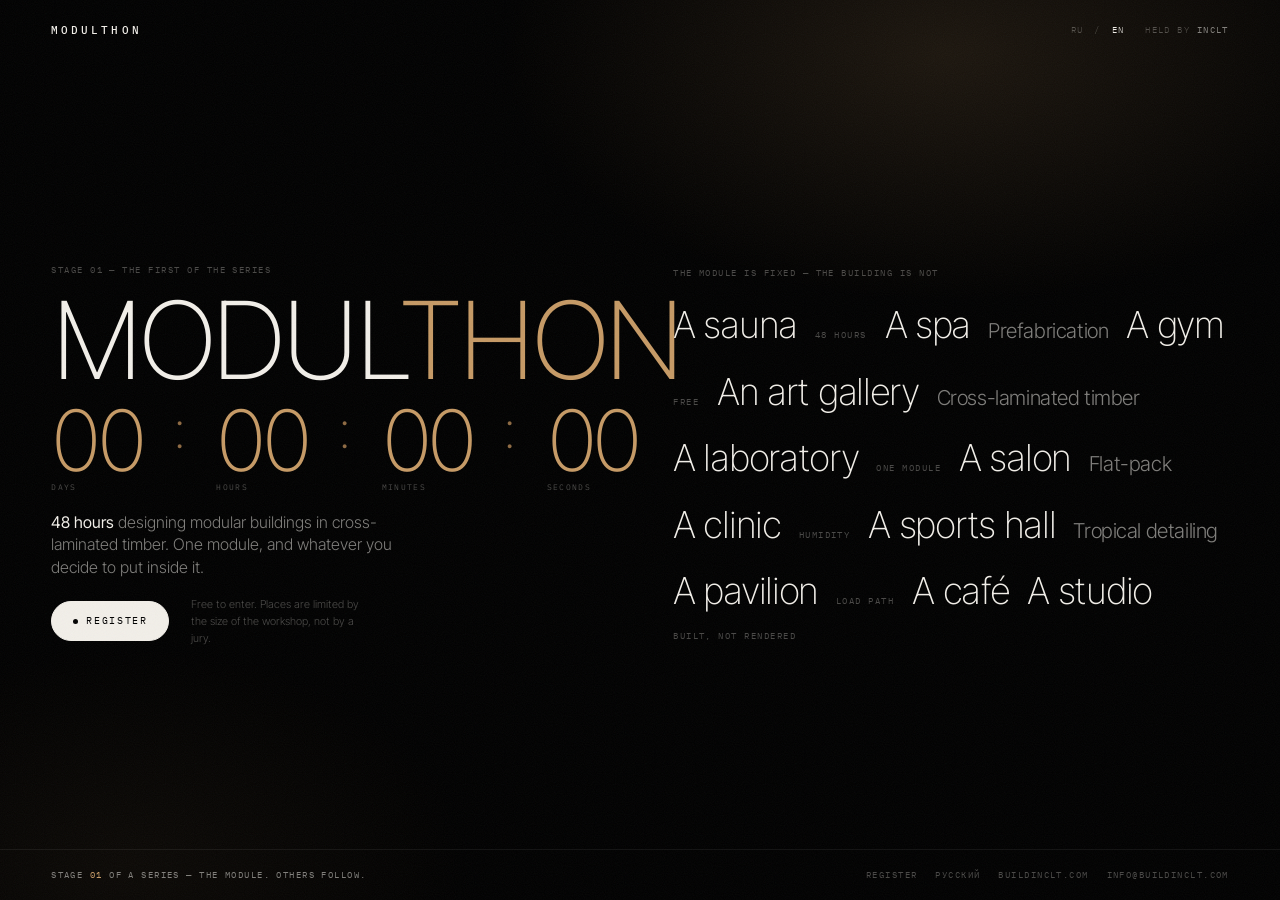
==== en/index.html @ cd263f40 "Put Modulthon into Russian, and say the entry is free Russian at the root and English under /en/, ma" ====
<!doctype html>
<html lang="en">
<head>
<meta charset="utf-8">
<meta name="viewport" content="width=device-width, initial-scale=1">
<title>MODULTHON — 48 free hours designing modular buildings, in Bali</title>
<meta name="description" content="Stage 01. Forty-eight hours designing modular buildings in cross-laminated timber — a sauna, a spa, a gallery, a laboratory. Free to enter. Held in Bali by INCLT.">
<link rel="canonical" href="https://modulthon.com/en/">
<link rel="alternate" hreflang="ru" href="https://modulthon.com/">
<link rel="alternate" hreflang="en" href="https://modulthon.com/en/">
<link rel="alternate" hreflang="x-default" href="https://modulthon.com/">
<meta name="theme-color" content="#000000">
<meta property="og:type" content="website">
<meta property="og:locale" content="en_US">
<meta property="og:title" content="MODULTHON — 48 free hours designing modular buildings, in Bali">
<meta property="og:description" content="Stage 01. One module, forty-eight hours, and whatever building you decide to put inside it. Free.">
<meta property="og:url" content="https://modulthon.com/en/">
<meta name="twitter:card" content="summary_large_image">
<link rel="icon" href="data:image/svg+xml,%3Csvg xmlns='http://www.w3.org/2000/svg' viewBox='0 0 32 32'%3E%3Crect width='32' height='32' fill='%23000'/%3E%3Crect x='7' y='7' width='18' height='18' fill='none' stroke='%23c69a65' stroke-width='2'/%3E%3Cpath d='M16 7v18M7 16h18' stroke='%23c69a65' stroke-width='2'/%3E%3C/svg%3E">
<link rel="preconnect" href="https://fonts.googleapis.com">
<link rel="preconnect" href="https://fonts.gstatic.com" crossorigin>
<link rel="stylesheet" href="https://fonts.googleapis.com/css2?family=IBM+Plex+Mono:wght@400;500&family=Inter+Tight:wght@200;300;400&display=swap">
<link rel="stylesheet" href="../assets/style.css">
<script type="application/ld+json">
{
  "@context": "https://schema.org",
  "@graph": [
  {
  "@type": "Event",
  "@id": "https://modulthon.com/#event",
  "name": "Modulthon — Stage 01",
  "description": "Forty-eight hours designing modular buildings in cross-laminated timber.",
  "startDate": "2026-10-08T09:00:00+08:00",
  "endDate": "2026-10-10T09:00:00+08:00",
  "eventAttendanceMode": "https://schema.org/OfflineEventAttendanceMode",
  "eventStatus": "https://schema.org/EventScheduled",
  "isAccessibleForFree": true,
  "offers": {
    "@type": "Offer",
    "price": "0",
    "priceCurrency": "IDR",
    "availability": "https://schema.org/InStock",
    "url": "https://modulthon.com/en/register.html"
  },
  "location": { "@type": "Place", "name": "Bali, Indonesia",
                "address": { "@type": "PostalAddress", "addressCountry": "ID" } },
  "organizer": { "@type": "Organization", "name": "INCLT", "url": "https://buildinclt.com" },
  "url": "https://modulthon.com/"
  },
  {
  "@type": "Organization",
  "@id": "https://modulthon.com/#organization",
  "name": "MODULTHON",
  "url": "https://modulthon.com/",
  "parentOrganization": {
    "@type": "Organization",
    "@id": "https://buildinclt.com/#organization",
    "name": "INCLT",
    "url": "https://buildinclt.com/"
  }
  }
  ]
}
</script>
</head>
<body class="screen">

<header class="head wrap limit">
  <a class="mark" href="./">MODULTHON</a>
  <span class="head__right">
    <span class="langs"><a href="../">RU</a>&nbsp;/&nbsp;<a href="./" aria-current="page">EN</a></span>
    <a class="by" href="https://buildinclt.com" rel="noopener">Held by <b>INCLT</b></a>
  </span>
</header>

<main class="one wrap limit">

  <section class="lead">
    <span class="eyebrow">Stage 01 — the first of the series</span>
    <h1 class="lead__title">MODUL<em>THON</em></h1>

    <div class="clock" data-deadline="2026-10-08T09:00:00+08:00" data-labels="Days,Hours,Minutes,Seconds">
      <span class="clock__fallback">Opens 8 October 2026, 09:00 WITA</span>
    </div>

    <p class="lead__line">
      <b>48 hours</b> designing modular buildings in cross-laminated timber.
      One module, and whatever you decide to put inside it.
    </p>

    <div class="lead__act">
      <a class="btn" href="./register.html"><span class="btn__dot"></span>Register</a>
      <p class="note">Free to enter. Places are limited by the size of the workshop, not by a jury.</p>
    </div>
  </section>

  <section class="field">
    <span class="eyebrow">The module is fixed — the building is not</span>
    <div class="cloud">
      <span class="tag tag--lg">A sauna</span>
      <span class="tag">48 hours</span>
      <span class="tag tag--lg">A spa</span>
      <span class="tag tag--md">Prefabrication</span>
      <span class="tag tag--lg">A gym</span>
      <span class="tag">Free</span>
      <span class="tag tag--lg">An art gallery</span>
      <span class="tag tag--md">Cross-laminated timber</span>
      <span class="tag tag--lg">A laboratory</span>
      <span class="tag">One module</span>
      <span class="tag tag--lg">A salon</span>
      <span class="tag tag--md">Flat-pack</span>
      <span class="tag tag--lg">A clinic</span>
      <span class="tag">Humidity</span>
      <span class="tag tag--lg">A sports hall</span>
      <span class="tag tag--md">Tropical detailing</span>
      <span class="tag tag--lg">A pavilion</span>
      <span class="tag">Load path</span>
      <span class="tag tag--lg">A café</span>
      <span class="tag tag--lg">A studio</span>
      <span class="tag">Built, not rendered</span>
    </div>
  </section>

</main>

<footer class="foot wrap limit">
  <span class="hint">Stage <b>01</b> of a series — the module. Others follow.</span>
  <nav>
    <a href="./register.html">Register</a>
    <a href="../">Русский</a>
    <a href="https://buildinclt.com" rel="noopener">buildinclt.com</a>
    <a href="mailto:info@buildinclt.com">info@buildinclt.com</a>
  </nav>
</footer>

<script src="../assets/app.js" defer></script>
</body>
</html>
---- assets/style.css ----
/* =============================================================================
   MODULTHON — stage 01, by INCLT.

   The countdown page is one screen and never scrolls: header, a body split
   between the clock and the field of tags, and a footer line. That constraint
   drives every size below — type scales against the viewport's HEIGHT as much
   as its width, because on a page that may not overflow, a short window is the
   dangerous one, not a narrow one.

   Registration is the exception: seven questions cannot honestly be squeezed
   into a screen, so that page scrolls like any other.

   The tan is INCLT's, so the chain stays visible even here.
   ========================================================================== */

:root {
  --void:   #000000;
  --bone:   #f2efe9;
  --tan:    #c69a65;
  --tan-dk: #8e6a42;

  --muted:   rgba(242, 239, 233, 0.52);
  --muted-2: rgba(242, 239, 233, 0.3);
  --line:    rgba(242, 239, 233, 0.14);
  --line-2:  rgba(242, 239, 233, 0.07);

  --mono: "IBM Plex Mono", ui-monospace, SFMono-Regular, monospace;
  --sans: "Inter Tight", -apple-system, BlinkMacSystemFont, system-ui, sans-serif;

  --gut: clamp(18px, 4vw, 72px);
  --ease: cubic-bezier(0.22, 1, 0.36, 1);
}

*, *::before, *::after { box-sizing: border-box; }
[hidden] { display: none !important; }

body {
  margin: 0;
  background: var(--void);
  color: var(--bone);
  font-family: var(--sans);
  font-weight: 300;
  font-size: clamp(14px, 1vw, 16px);
  line-height: 1.55;
  -webkit-font-smoothing: antialiased;
  text-rendering: optimizeLegibility;
  overflow-x: hidden;
}

/* One screen, three rows, no scrollbar. svh rather than vh so the mobile
   browser's collapsing toolbar cannot push the footer out of sight. */
body.screen {
  height: 100svh;
  overflow: hidden;
  display: grid;
  grid-template-rows: auto minmax(0, 1fr) auto;
}

/* A single warm source, low and off-centre, so the black has depth instead of
   being flat ink. */
body::before {
  content: "";
  position: fixed;
  inset: 0;
  z-index: 0;
  pointer-events: none;
  background:
    radial-gradient(58vw 46vh at 74% 6%, rgba(198, 154, 101, 0.14), transparent 62%),
    radial-gradient(48vw 44vh at 10% 96%, rgba(198, 154, 101, 0.06), transparent 60%);
}

/* Film grain. Keeps large flat blacks from banding on cheap panels. */
body::after {
  content: "";
  position: fixed;
  inset: 0;
  z-index: 99;
  pointer-events: none;
  opacity: 0.05;
  background-image: url("data:image/svg+xml,%3Csvg xmlns='http://www.w3.org/2000/svg' width='150' height='150'%3E%3Cfilter id='n'%3E%3CfeTurbulence type='fractalNoise' baseFrequency='.9' numOctaves='2' seed='5'/%3E%3C/filter%3E%3Crect width='100%25' height='100%25' filter='url(%23n)'/%3E%3C/svg%3E");
}

main, header, footer { position: relative; z-index: 1; min-height: 0; }

a { color: inherit; }
button { font: inherit; color: inherit; }
::selection { background: var(--tan); color: var(--void); }
:focus-visible { outline: 1px solid var(--tan); outline-offset: 4px; }

.wrap { padding-inline: var(--gut); }
.limit { max-width: 1500px; margin-inline: auto; width: 100%; }

.mono, .eyebrow, .btn, .tag, .foot, .clock__unit small {
  font-family: var(--mono);
  font-weight: 400;
  letter-spacing: 0.16em;
  text-transform: uppercase;
}
.eyebrow { font-size: clamp(9px, 0.72vw, 10.5px); color: var(--muted-2); display: block; }

/* ── header ─────────────────────────────────────────────────────────────── */

.head {
  display: flex;
  align-items: center;
  justify-content: space-between;
  gap: 18px;
  padding-block: clamp(14px, 2.4vh, 26px);
}
.mark {
  font-family: var(--mono);
  font-size: clamp(10px, 0.85vw, 12px);
  letter-spacing: 0.28em;
  text-transform: uppercase;
  text-decoration: none;
  font-weight: 500;
}
.by {
  font-family: var(--mono);
  font-size: clamp(8.5px, 0.7vw, 10px);
  letter-spacing: 0.16em;
  text-transform: uppercase;
  color: var(--muted-2);
  text-decoration: none;
  transition: color 0.4s var(--ease);
}
.by:hover { color: var(--tan); }
.by b { font-weight: 400; color: var(--muted); }

.head__right { display: inline-flex; align-items: center; gap: clamp(10px, 1.6vw, 26px); }
.langs {
  display: inline-flex; align-items: center; gap: 0.5em;
  font-family: var(--mono);
  font-size: clamp(8.5px, 0.7vw, 10px);
  letter-spacing: 0.16em;
  color: var(--muted-2);
}
.langs a { text-decoration: none; transition: color 0.35s var(--ease); }
.langs a:hover { color: var(--bone); }
.langs a[aria-current] { color: var(--bone); }

/* ── the button, of which there is one ──────────────────────────────────── */

.btn {
  position: relative;
  display: inline-flex;
  align-items: center;
  gap: 0.85em;
  padding: 1.05em 2em;
  font-size: clamp(10px, 0.8vw, 11px);
  border: 1px solid var(--bone);
  border-radius: 999px;
  background: var(--bone);
  color: var(--void);
  text-decoration: none;
  cursor: pointer;
  transition: transform 0.5s var(--ease), background 0.5s var(--ease),
              color 0.5s var(--ease), border-color 0.5s var(--ease);
}
.btn:hover { transform: translateY(-2px); background: var(--tan); border-color: var(--tan); }
.btn__dot {
  width: 5px; height: 5px; border-radius: 50%;
  background: currentColor;
  animation: pulse 2.4s var(--ease) infinite;
}
@keyframes pulse { 0%, 100% { opacity: 1; } 50% { opacity: 0.25; } }

.btn--quiet { background: none; color: var(--bone); border-color: var(--line); }
.btn--quiet:hover { background: none; color: var(--tan); border-color: var(--tan); }

/* ── the one screen ─────────────────────────────────────────────────────── */

.one {
  display: grid;
  grid-template-columns: minmax(0, 1.02fr) minmax(0, 0.98fr);
  gap: clamp(20px, 3.4vw, 64px);
  align-items: center;
  min-height: 0;
  padding-block: clamp(8px, 1.6vh, 24px);
}

.lead {
  display: grid;
  gap: clamp(10px, 1.9vh, 24px);
  align-content: center;
  min-height: 0;
}

.lead__title {
  margin: 0;
  font-weight: 200;
  /* min() against both axes: a wide-but-short window is the case that breaks
     a one-screen page, and vw alone cannot see it. */
  font-size: clamp(30px, min(8.4vw, 12.4vh), 132px);
  line-height: 0.86;
  letter-spacing: -0.05em;
}
.lead__title em { font-style: normal; color: var(--tan); }

.lead__line {
  margin: 0;
  max-width: 38ch;
  font-size: clamp(13px, min(1.25vw, 2vh), 19px);
  line-height: 1.42;
  color: var(--muted);
}
.lead__line b { font-weight: 400; color: var(--bone); }

.lead__act { display: flex; flex-wrap: wrap; align-items: center; gap: 12px 22px; }
.lead__act .note {
  margin: 0;
  font-size: clamp(10px, 0.85vw, 12.5px);
  color: var(--muted-2);
  max-width: 28ch;
}

/* ── the clock ──────────────────────────────────────────────────────────── */

.clock {
  display: flex;
  flex-wrap: wrap;
  align-items: flex-start;
  gap: clamp(12px, 2.4vw, 48px);
}
.clock__unit { display: grid; gap: 4px; }
.clock__unit b {
  font-weight: 200;
  font-size: clamp(30px, min(6.6vw, 10vh), 104px);
  line-height: 0.86;
  letter-spacing: -0.055em;
  /* Tabular figures, or the whole row twitches once a second. */
  font-variant-numeric: tabular-nums;
  font-feature-settings: "tnum" 1;
}
.clock__unit small { font-size: clamp(8px, 0.66vw, 9.5px); color: var(--muted-2); }
.clock__sep {
  font-weight: 200;
  font-size: clamp(18px, min(4vw, 6vh), 66px);
  line-height: 1;
  color: var(--tan-dk);
  align-self: start;
}
@media (max-width: 620px) { .clock__sep { display: none; } }

/* Before the script runs there is a date in the markup, not an empty row. */
.clock__fallback { font-size: clamp(16px, 2.6vw, 30px); font-weight: 200; letter-spacing: -0.02em; }

.clock--done b { color: var(--tan); }

/* ── the tags ───────────────────────────────────────────────────────────── */

.field {
  display: grid;
  gap: clamp(10px, 1.8vh, 22px);
  align-content: center;
  min-height: 0;
}

/* Not a word-cloud generator — a hand-set field. Weight and opacity carry the
   hierarchy, so it reads as a list of possibilities rather than decoration. */
.cloud {
  display: flex;
  flex-wrap: wrap;
  align-items: baseline;
  gap: clamp(6px, 1vh, 14px) clamp(10px, 1.4vw, 26px);
}
.tag {
  font-size: clamp(9px, 0.72vw, 10.5px);
  color: var(--muted-2);
  white-space: nowrap;
  transition: color 0.45s var(--ease);
}
.tag:hover { color: var(--bone); }
/* Three tiers. The typologies shout, the craft words speak, the constraints
   whisper — roughly the order a participant meets them in. */
.tag--lg {
  font-family: var(--sans);
  font-weight: 200;
  font-size: clamp(19px, min(2.9vw, 4.3vh), 46px);
  letter-spacing: -0.035em;
  text-transform: none;
  color: var(--bone);
}
.tag--md {
  font-family: var(--sans);
  font-weight: 300;
  font-size: clamp(13px, min(1.6vw, 2.4vh), 25px);
  letter-spacing: -0.02em;
  text-transform: none;
  color: var(--muted);
}
.tag--lg:hover { color: var(--tan); }
.tag--md:hover { color: var(--bone); }

/* Below this the two columns stack, and the quietest tier is the first thing
   to go — a screen that fits is worth more than the last eight words. */
@media (max-width: 900px) {
  .one { grid-template-columns: minmax(0, 1fr); align-content: center; gap: clamp(16px, 2.6vh, 30px); }
  .tag:not(.tag--lg):not(.tag--md) { display: none; }
}
@media (max-width: 900px) and (max-height: 720px) {
  .tag--md { display: none; }
  .lead__line { display: none; }
}

/* ── footer ─────────────────────────────────────────────────────────────── */

.foot {
  display: flex; flex-wrap: wrap; gap: 8px 32px;
  align-items: center; justify-content: space-between;
  padding-block: clamp(12px, 2vh, 24px);
  border-top: 1px solid var(--line-2);
  font-size: clamp(8.5px, 0.7vw, 10px);
  color: var(--muted-2);
}
.foot a { text-decoration: none; transition: color 0.35s var(--ease); }
.foot a:hover { color: var(--bone); }
.foot nav { display: flex; flex-wrap: wrap; gap: 18px; }
.foot .hint { color: var(--muted); }
.foot .hint b { font-weight: 400; color: var(--tan); }

/* ── registration — the page that is allowed to scroll ──────────────────── */

.reg {
  display: grid;
  grid-template-columns: minmax(0, 0.8fr) minmax(0, 1.2fr);
  gap: clamp(36px, 6vw, 100px);
  padding-block: clamp(30px, 5vh, 70px) clamp(56px, 9vh, 120px);
}
@media (max-width: 900px) { .reg { grid-template-columns: minmax(0, 1fr); } }

.brief { position: sticky; top: 36px; align-self: start; display: grid; gap: 20px; }
@media (max-width: 900px) { .brief { position: static; } }
.brief h1 {
  margin: 0;
  font-weight: 200;
  font-size: clamp(32px, 4.6vw, 64px);
  line-height: 0.96;
  letter-spacing: -0.042em;
}
.brief h1 em { font-style: normal; color: var(--tan); }
.brief p { margin: 0; color: var(--muted); max-width: 38ch; }
.brief dl { margin: 0; display: grid; gap: 1px; background: var(--line-2); border-block: 1px solid var(--line-2); }
.brief dl > div { background: var(--void); padding: 13px 0; display: grid; grid-template-columns: 7rem 1fr; gap: 14px; }
.brief dt { font-family: var(--mono); font-size: 9.5px; letter-spacing: 0.16em;
            text-transform: uppercase; color: var(--muted-2); padding-top: 0.3em; }
.brief dd { margin: 0; font-size: 0.97em; }

.form { display: grid; gap: clamp(26px, 3.2vw, 40px); }
.q { display: grid; gap: 13px; }
.q__ask { margin: 0; font-weight: 300; font-size: clamp(17px, 1.6vw, 24px);
          letter-spacing: -0.018em; line-height: 1.25; }
.q__ask span { color: var(--tan); font-family: var(--mono); font-size: 10px;
               letter-spacing: 0.16em; vertical-align: 0.55em; margin-right: 0.9em; }
.q__why { margin: -5px 0 0; font-size: 0.86em; color: var(--muted-2); max-width: 52ch; }

.q input, .q textarea {
  width: 100%;
  padding: 0.65em 0;
  border: 0;
  border-bottom: 1px solid var(--line);
  background: none;
  border-radius: 0;
  font-size: clamp(15px, 1.15vw, 18px);
  font-weight: 300;
  color: var(--bone);
  transition: border-color 0.4s var(--ease);
}
.q textarea { resize: vertical; min-height: 5em; line-height: 1.5; }
.q input:focus, .q textarea:focus { outline: none; border-bottom-color: var(--tan); }
.q input::placeholder, .q textarea::placeholder { color: var(--muted-2); }

.pair { display: grid; grid-template-columns: 1fr 1fr; gap: clamp(16px, 2.4vw, 32px); }
@media (max-width: 620px) { .pair { grid-template-columns: 1fr; } }

.opts { display: flex; flex-wrap: wrap; gap: 8px; }
.opt { position: relative; display: inline-block; }
.opt input { position: absolute; inset: 0; width: 100%; height: 100%; opacity: 0; margin: 0; pointer-events: none; }
.opt span {
  display: inline-block;
  padding: 0.6em 1.05em;
  border: 1px solid var(--line);
  border-radius: 999px;
  cursor: pointer;
  color: var(--muted);
  font-family: var(--mono);
  font-size: 10.5px;
  letter-spacing: 0.14em;
  text-transform: uppercase;
  transition: border-color 0.35s var(--ease), color 0.35s var(--ease), background 0.35s var(--ease);
}
.opt:hover span { border-color: var(--muted-2); color: var(--bone); }
.opt input:checked + span { background: var(--bone); border-color: var(--bone); color: var(--void); }
.opt input:focus-visible + span { outline: 1px solid var(--tan); outline-offset: 3px; }

.form__foot { display: flex; flex-wrap: wrap; align-items: center; gap: 18px;
              padding-top: 14px; border-top: 1px solid var(--line-2); }
.form__note { margin: 0; font-size: 0.85em; color: var(--muted-2); max-width: 38ch; }
.form__status { margin: 0; min-height: 1.4em; font-size: 0.9em; color: var(--tan); }
.form__status[data-error] { color: #d4795e; }
.btn[disabled] { opacity: 0.4; pointer-events: none; }

.done { display: grid; gap: 20px; justify-items: start; padding-top: clamp(16px, 4vw, 34px); }
.done h2 { margin: 0; font-weight: 200; font-size: clamp(26px, 3.6vw, 46px);
           letter-spacing: -0.035em; line-height: 1.02; }
.done p { margin: 0; color: var(--muted); max-width: 44ch; }
.done a.inline { color: var(--tan); text-decoration: none; border-bottom: 1px solid var(--tan-dk); }

@media (prefers-reduced-motion: reduce) {
  *, *::before, *::after { animation-duration: 0.01ms !important; transition-duration: 0.01ms !important; }
}
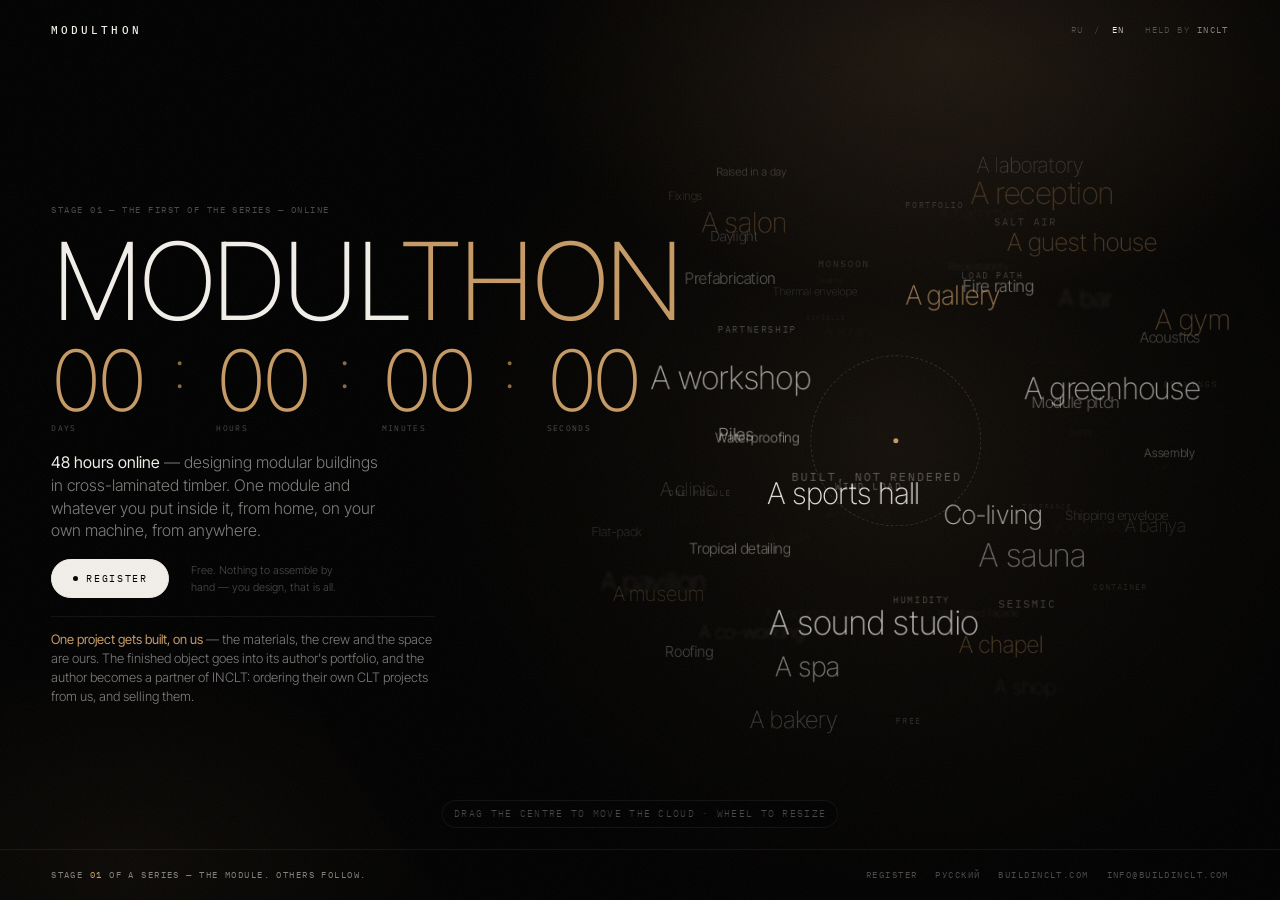
==== commit 2129db06: "Send applications to the group, and require a contact to answer on Co-Authored-By: Claude Opus 5 <no" ====
--- a/en/index.html
+++ b/en/index.html
@@ -3,8 +3,8 @@
 <head>
 <meta charset="utf-8">
 <meta name="viewport" content="width=device-width, initial-scale=1">
-<title>MODULTHON — 48 free hours designing modular buildings, in Bali</title>
-<meta name="description" content="Stage 01. Forty-eight hours designing modular buildings in cross-laminated timber — a sauna, a spa, a gallery, a laboratory. Free to enter. Held in Bali by INCLT.">
+<title>MODULTHON — 48 free hours online, designing modular buildings in CLT</title>
+<meta name="description" content="Stage 01, online. Forty-eight hours designing modular buildings in cross-laminated timber — a sauna, a spa, a gallery, a laboratory. Free, and all you need is your own computer. One project gets built at INCLT's expense, and its author becomes a partner.">
 <link rel="canonical" href="https://modulthon.com/en/">
 <link rel="alternate" hreflang="ru" href="https://modulthon.com/">
 <link rel="alternate" hreflang="en" href="https://modulthon.com/en/">
@@ -12,8 +12,8 @@
 <meta name="theme-color" content="#000000">
 <meta property="og:type" content="website">
 <meta property="og:locale" content="en_US">
-<meta property="og:title" content="MODULTHON — 48 free hours designing modular buildings, in Bali">
-<meta property="og:description" content="Stage 01. One module, forty-eight hours, and whatever building you decide to put inside it. Free.">
+<meta property="og:title" content="MODULTHON — 48 free hours online">
+<meta property="og:description" content="One module, 48 hours, and whatever building you decide to put inside it. The best project gets built — materials, crew and space on us.">
 <meta property="og:url" content="https://modulthon.com/en/">
 <meta name="twitter:card" content="summary_large_image">
 <link rel="icon" href="data:image/svg+xml,%3Csvg xmlns='http://www.w3.org/2000/svg' viewBox='0 0 32 32'%3E%3Crect width='32' height='32' fill='%23000'/%3E%3Crect x='7' y='7' width='18' height='18' fill='none' stroke='%23c69a65' stroke-width='2'/%3E%3Cpath d='M16 7v18M7 16h18' stroke='%23c69a65' stroke-width='2'/%3E%3C/svg%3E">
@@ -29,10 +29,11 @@
   "@type": "Event",
   "@id": "https://modulthon.com/#event",
   "name": "Modulthon — Stage 01",
-  "description": "Forty-eight hours designing modular buildings in cross-laminated timber.",
+  "description": "Forty-eight hours online, designing modular buildings in cross-laminated timber. Free to enter. One project is built at INCLT's expense and its author becomes a partner.",
+  "inLanguage": ["ru", "en"],
   "startDate": "2026-10-08T09:00:00+08:00",
   "endDate": "2026-10-10T09:00:00+08:00",
-  "eventAttendanceMode": "https://schema.org/OfflineEventAttendanceMode",
+  "eventAttendanceMode": "https://schema.org/OnlineEventAttendanceMode",
   "eventStatus": "https://schema.org/EventScheduled",
   "isAccessibleForFree": true,
   "offers": {
@@ -42,8 +43,10 @@
     "availability": "https://schema.org/InStock",
     "url": "https://modulthon.com/en/register.html"
   },
-  "location": { "@type": "Place", "name": "Bali, Indonesia",
-                "address": { "@type": "PostalAddress", "addressCountry": "ID" } },
+  "location": {
+    "@type": "VirtualLocation",
+    "url": "https://modulthon.com/"
+  },
   "organizer": { "@type": "Organization", "name": "INCLT", "url": "https://buildinclt.com" },
   "url": "https://modulthon.com/"
   },
@@ -76,7 +79,7 @@
 <main class="one wrap limit">
 
   <section class="lead">
-    <span class="eyebrow">Stage 01 — the first of the series</span>
+    <span class="eyebrow">Stage 01 — the first of the series — online</span>
     <h1 class="lead__title">MODUL<em>THON</em></h1>
 
     <div class="clock" data-deadline="2026-10-08T09:00:00+08:00" data-labels="Days,Hours,Minutes,Seconds">
@@ -84,41 +87,104 @@
     </div>
 
     <p class="lead__line">
-      <b>48 hours</b> designing modular buildings in cross-laminated timber.
-      One module, and whatever you decide to put inside it.
+      <b>48 hours online</b> — designing modular buildings in cross-laminated
+      timber. One module and whatever you put inside it, from home, on your
+      own machine, from anywhere.
     </p>
 
     <div class="lead__act">
       <a class="btn" href="./register.html"><span class="btn__dot"></span>Register</a>
-      <p class="note">Free to enter. Places are limited by the size of the workshop, not by a jury.</p>
+      <p class="note">Free. Nothing to assemble by hand — you design, that is all.</p>
     </div>
+
+    <p class="prize">
+      <b>One project gets built, on us</b> — the materials, the crew and the
+      space are ours. The finished object goes into its author's portfolio,
+      and the author becomes a partner of INCLT: ordering their own
+      CLT projects from us, and selling them.
+    </p>
   </section>
 
   <section class="field">
-    <span class="eyebrow">The module is fixed — the building is not</span>
-    <div class="cloud">
+    <!-- Слова и ярусы живут здесь: их читает поисковик и видит посетитель
+         без JS. cloud.js забирает их отсюда, прячет список и строит из тех
+         же слов сферу. Центр и размер — в data-атрибутах ниже. -->
+    <div class="cloud" id="cloud" data-cx="0.20" data-cy="-0.01" data-scale="0.94">
+      <span class="tag tag--lg">A yoga studio</span>
+      <span class="tag tag--md">Assembly</span>
+      <span class="tag">Prototype</span>
+      <span class="tag tag--lg">A guest house</span>
       <span class="tag tag--lg">A sauna</span>
+      <span class="tag tag--lg">A bar</span>
+      <span class="tag tag--md">Daylight</span>
+      <span class="tag tag--md">Span</span>
+      <span class="tag tag--md">Module pitch</span>
+      <span class="tag">Partnership</span>
+      <span class="tag tag--lg">A hammam</span>
+      <span class="tag tag--lg">Co-living</span>
+      <span class="tag tag--lg">A co-working</span>
+      <span class="tag">One module</span>
+      <span class="tag">Humidity</span>
+      <span class="tag">Portfolio</span>
+      <span class="tag tag--lg">A salon</span>
+      <span class="tag tag--md">Thermal envelope</span>
+      <span class="tag tag--lg">A clinic</span>
+      <span class="tag tag--md">Raised in a day</span>
+      <span class="tag tag--lg">A pavilion</span>
+      <span class="tag tag--md">Fixings</span>
+      <span class="tag">Monsoon</span>
+      <span class="tag tag--md">Roofing</span>
+      <span class="tag tag--lg">A museum</span>
+      <span class="tag">Wind load</span>
+      <span class="tag">Container</span>
+      <span class="tag tag--lg">A laboratory</span>
+      <span class="tag tag--lg">A sound studio</span>
+      <span class="tag tag--md">Prefabrication</span>
+      <span class="tag tag--md">Joints</span>
+      <span class="tag tag--lg">A gallery</span>
+      <span class="tag">Salt air</span>
+      <span class="tag tag--lg">A banya</span>
+      <span class="tag tag--lg">A workshop</span>
+      <span class="tag">Series</span>
+      <span class="tag tag--md">Seams</span>
+      <span class="tag">Free</span>
+      <span class="tag">Online</span>
+      <span class="tag tag--md">Fire rating</span>
+      <span class="tag tag--md">Cross-laminated timber</span>
+      <span class="tag">Bali</span>
+      <span class="tag tag--lg">A café</span>
+      <span class="tag tag--lg">A sports hall</span>
+      <span class="tag tag--lg">A bakery</span>
+      <span class="tag tag--lg">A reception</span>
+      <span class="tag">Schedule</span>
+      <span class="tag tag--lg">A greenhouse</span>
+      <span class="tag tag--md">Repeatability</span>
+      <span class="tag">Load path</span>
+      <span class="tag tag--lg">An office</span>
+      <span class="tag tag--md">Piles</span>
+      <span class="tag tag--lg">A chapel</span>
+      <span class="tag tag--md">Flat-pack</span>
+      <span class="tag">Seismic</span>
+      <span class="tag tag--lg">A shop</span>
+      <span class="tag tag--md">Waterproofing</span>
+      <span class="tag">Built, not rendered</span>
+      <span class="tag tag--md">Shipping envelope</span>
+      <span class="tag tag--md">Ventilated façade</span>
       <span class="tag">48 hours</span>
+      <span class="tag">Drawings</span>
+      <span class="tag tag--lg">A barbershop</span>
+      <span class="tag">Costing</span>
+      <span class="tag">Tolerance</span>
+      <span class="tag tag--md">Tropical detailing</span>
+      <span class="tag tag--lg">A gym</span>
       <span class="tag tag--lg">A spa</span>
-      <span class="tag tag--md">Prefabrication</span>
-      <span class="tag tag--lg">A gym</span>
-      <span class="tag">Free</span>
-      <span class="tag tag--lg">An art gallery</span>
-      <span class="tag tag--md">Cross-laminated timber</span>
-      <span class="tag tag--lg">A laboratory</span>
-      <span class="tag">One module</span>
-      <span class="tag tag--lg">A salon</span>
-      <span class="tag tag--md">Flat-pack</span>
-      <span class="tag tag--lg">A clinic</span>
-      <span class="tag">Humidity</span>
-      <span class="tag tag--lg">A sports hall</span>
-      <span class="tag tag--md">Tropical detailing</span>
-      <span class="tag tag--lg">A pavilion</span>
-      <span class="tag">Load path</span>
-      <span class="tag tag--lg">A café</span>
-      <span class="tag tag--lg">A studio</span>
-      <span class="tag">Built, not rendered</span>
+      <span class="tag">UTC+8</span>
+      <span class="tag">Termites</span>
+      <span class="tag tag--lg">A library</span>
+      <span class="tag tag--md">Acoustics</span>
+      <span class="tag">Logistics</span>
     </div>
+
   </section>
 
 </main>
@@ -134,5 +200,6 @@
 </footer>
 
 <script src="../assets/app.js" defer></script>
+<script src="../assets/cloud.js" defer></script>
 </body>
 </html>
--- a/assets/style.css
+++ b/assets/style.css
@@ -254,6 +254,9 @@
   gap: clamp(10px, 1.8vh, 22px);
   align-content: center;
   min-height: 0;
+  /* Список из семидесяти слов — запасной вариант для случая без JS, и он не
+     должен вываливаться за экран, которому запрещено прокручиваться. */
+  overflow: hidden;
 }
 
 /* Not a word-cloud generator — a hand-set field. Weight and opacity carry the
@@ -291,6 +294,87 @@
 }
 .tag--lg:hover { color: var(--tan); }
 .tag--md:hover { color: var(--bone); }
+
+/* ── облако-сфера ───────────────────────────────────────────────────────── */
+
+/* Два холста на весь экран: задний под содержимым страницы, передний над ним.
+   Слово попадает в тот или другой по своей полусфере, поэтому оно проходит
+   за заголовком и перед ним, а не поверх всего подряд. */
+.cloud-layer {
+  position: fixed;
+  inset: 0;
+  pointer-events: none;
+}
+
+/* Ручка центра. Её не должно быть видно, пока к ней не потянулись: круг из
+   пунктира появляется под курсором и снова растворяется. */
+#cloudHandle {
+  position: fixed;
+  z-index: 3;
+  transform: translate(-50%, -50%);
+  padding: 0;
+  border: 1px dashed var(--line);
+  border-radius: 50%;
+  background: none;
+  cursor: grab;
+  opacity: 0;
+  transition: opacity 0.5s var(--ease), border-color 0.5s var(--ease);
+}
+#cloudHandle::before {
+  content: "";
+  position: absolute;
+  inset: 50%;
+  width: 5px; height: 5px;
+  margin: -2.5px 0 0 -2.5px;
+  border-radius: 50%;
+  background: var(--tan);
+}
+#cloudHandle:hover, #cloudHandle.active { opacity: 1; }
+#cloudHandle:focus-visible { opacity: 1; }
+#cloudHandle.grabbing { cursor: grabbing; border-color: var(--tan); }
+
+/* Подсказка и заодно табло: во время перетаскивания показывает готовую строку
+   атрибутов, которую можно перенести в разметку и зафиксировать для всех. */
+#cloudHint {
+  position: fixed;
+  z-index: 4;
+  left: 50%;
+  bottom: clamp(58px, 8vh, 84px);
+  transform: translateX(-50%);
+  max-width: min(92vw, 640px);
+  padding: 0.55em 1.1em;
+  border: 1px solid var(--line-2);
+  border-radius: 999px;
+  background: rgba(0, 0, 0, 0.72);
+  backdrop-filter: blur(8px);
+  font-family: var(--mono);
+  font-size: 10px;
+  letter-spacing: 0.13em;
+  text-transform: uppercase;
+  color: var(--muted-2);
+  text-align: center;
+  white-space: nowrap;
+  overflow: hidden;
+  text-overflow: ellipsis;
+  opacity: 0;
+  pointer-events: none;
+  transition: opacity 0.5s var(--ease);
+}
+#cloudHint.show { opacity: 1; }
+
+/* Приз — единственный абзац на первом экране, который что-то обещает, а не
+   описывает. Он закрывает правую колонку, потому что читается последним:
+   сначала что можно спроектировать, потом что за это будет. */
+.prize {
+  margin: 0;
+  max-width: 48ch;
+  padding-top: clamp(8px, 1.5vh, 18px);
+  border-top: 1px solid var(--line-2);
+  font-size: clamp(11.5px, min(1.02vw, 1.65vh), 16px);
+  line-height: 1.45;
+  color: var(--muted);
+}
+.prize b { font-weight: 400; color: var(--tan); }
 
 /* Below this the two columns stack, and the quietest tier is the first thing
    to go — a screen that fits is worth more than the last eight words. */
